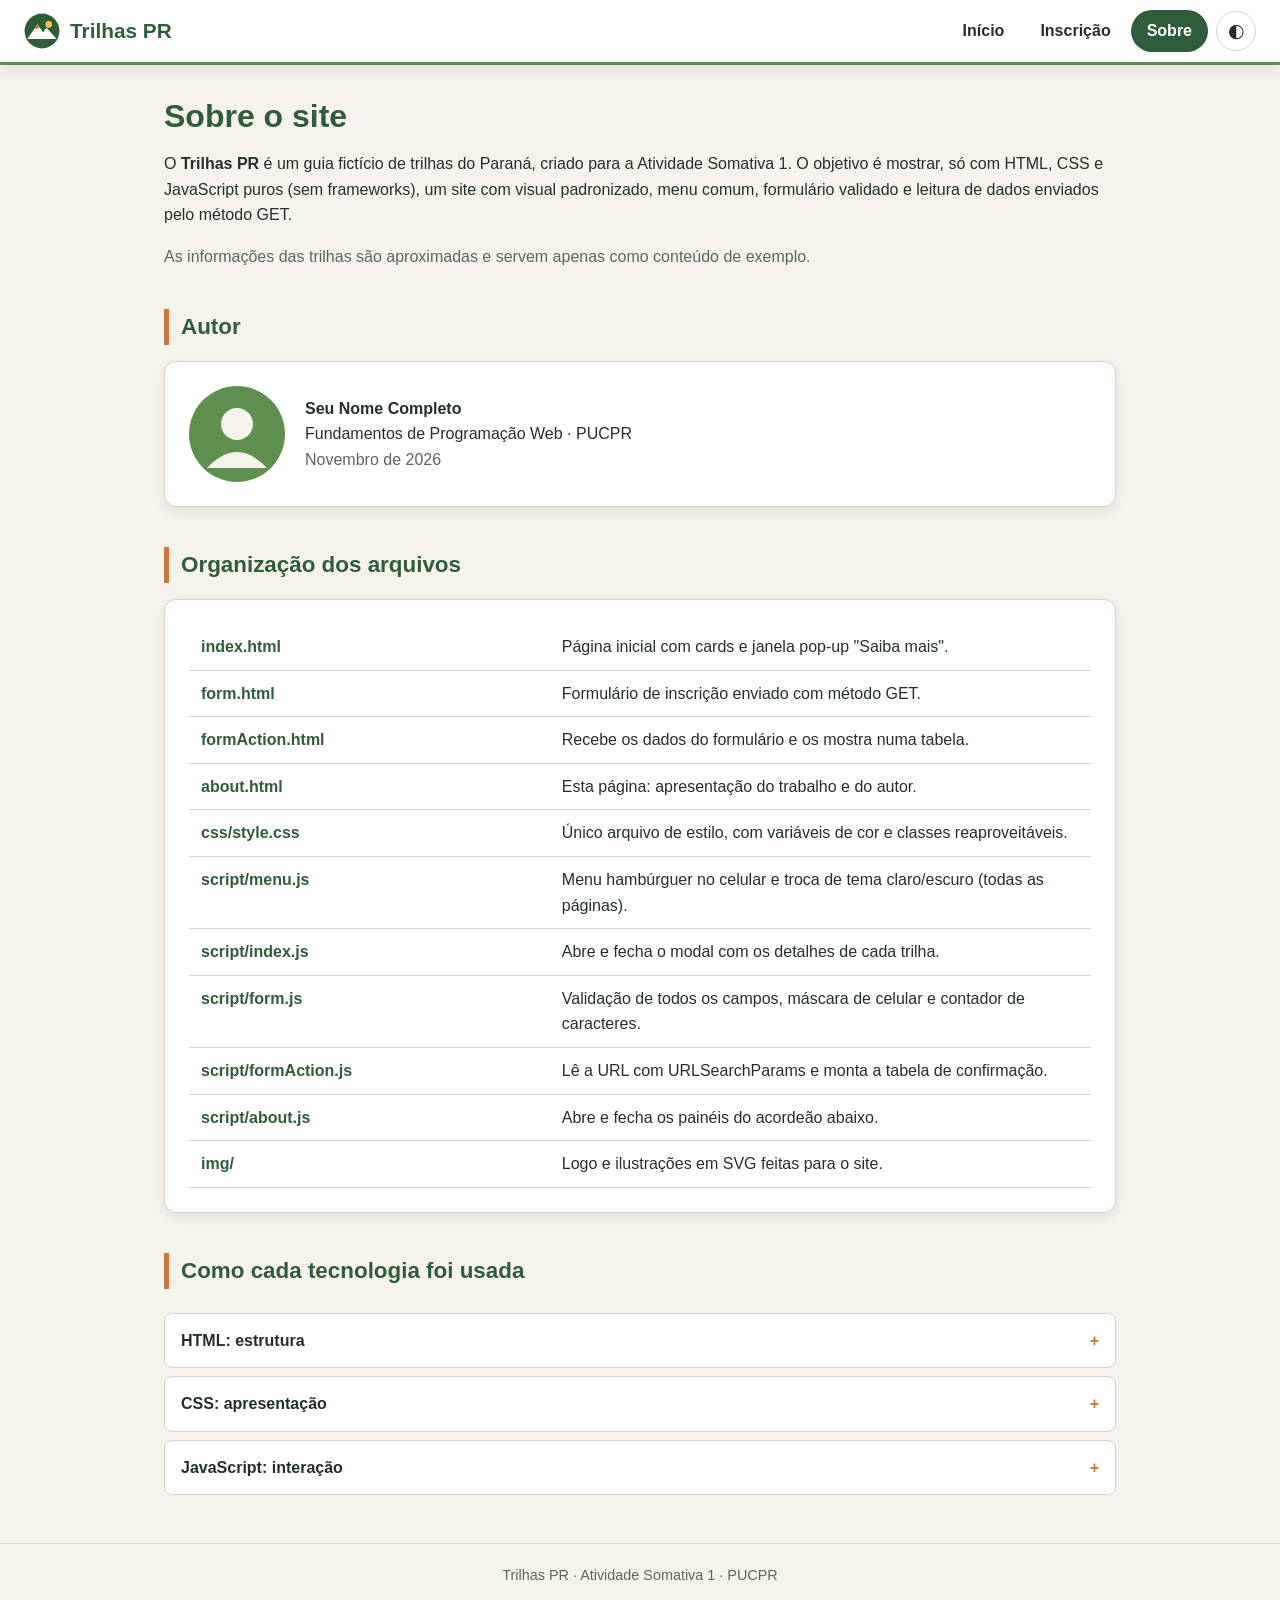
==== about.html @ 83e71ad6 "Site Trilhas PR: index, formulário, formAction e sobre Co-Authored-By: Claude Opus 5.5 <noreply@anth" ====
<!DOCTYPE html>
<html lang="pt-BR">
<head>
  <meta charset="UTF-8">
  <meta name="viewport" content="width=device-width, initial-scale=1.0">
  <title>Trilhas PR | Sobre</title>
  <link rel="icon" href="img/logo.svg" type="image/svg+xml">
  <link rel="stylesheet" href="css/style.css">
</head>
<body>

  <!-- Menu padrão: o mesmo bloco em todas as páginas, muda só o link "active" -->
  <header class="topo">
    <a href="index.html" class="marca"><img src="img/logo.svg" alt="" width="36" height="36">Trilhas PR</a>
    <nav id="menu" class="menu">
      <a href="index.html">Início</a>
      <a href="form.html">Inscrição</a>
      <a href="about.html" class="active">Sobre</a>
    </nav>
    <button type="button" class="btn-icone" id="btnTema" aria-label="Alternar tema claro/escuro">◐</button>
    <button type="button" class="btn-icone" id="btnMenu" aria-label="Abrir menu" aria-expanded="false" aria-controls="menu">☰</button>
  </header>

  <main class="conteudo">
    <h1 class="titulo">Sobre o site</h1>
    <p>O <strong>Trilhas PR</strong> é um guia fictício de trilhas do Paraná, criado para a Atividade Somativa 1. O objetivo é mostrar, só com HTML, CSS e JavaScript puros (sem frameworks), um site com visual padronizado, menu comum, formulário validado e leitura de dados enviados pelo método GET.</p>
    <p class="texto-suave">As informações das trilhas são aproximadas e servem apenas como conteúdo de exemplo.</p>

    <h2 class="subtitulo">Autor</h2>
    <div class="caixa autor">
      <img src="img/autor.svg" alt="">
      <div>
        <!-- TROCAR: coloque aqui seu nome completo -->
        <strong>Seu Nome Completo</strong><br>
        Fundamentos de Programação Web · PUCPR<br>
        <span class="texto-suave">Novembro de 2026</span>
      </div>
    </div>

    <h2 class="subtitulo">Organização dos arquivos</h2>
    <div class="caixa">
      <table class="tabela">
        <tbody>
          <tr><th>index.html</th><td>Página inicial com cards e janela pop-up "Saiba mais".</td></tr>
          <tr><th>form.html</th><td>Formulário de inscrição enviado com método GET.</td></tr>
          <tr><th>formAction.html</th><td>Recebe os dados do formulário e os mostra numa tabela.</td></tr>
          <tr><th>about.html</th><td>Esta página: apresentação do trabalho e do autor.</td></tr>
          <tr><th>css/style.css</th><td>Único arquivo de estilo, com variáveis de cor e classes reaproveitáveis.</td></tr>
          <tr><th>script/menu.js</th><td>Menu hambúrguer no celular e troca de tema claro/escuro (todas as páginas).</td></tr>
          <tr><th>script/index.js</th><td>Abre e fecha o modal com os detalhes de cada trilha.</td></tr>
          <tr><th>script/form.js</th><td>Validação de todos os campos, máscara de celular e contador de caracteres.</td></tr>
          <tr><th>script/formAction.js</th><td>Lê a URL com URLSearchParams e monta a tabela de confirmação.</td></tr>
          <tr><th>script/about.js</th><td>Abre e fecha os painéis do acordeão abaixo.</td></tr>
          <tr><th>img/</th><td>Logo e ilustrações em SVG feitas para o site.</td></tr>
        </tbody>
      </table>
    </div>

    <h2 class="subtitulo">Como cada tecnologia foi usada</h2>
    <button type="button" class="acordeao-botao" aria-expanded="false">HTML: estrutura</button>
    <div class="acordeao-painel">
      <p>Elementos semânticos (<code>header</code>, <code>nav</code>, <code>main</code>, <code>section</code>, <code>article</code>, <code>footer</code>), formulário com tipos de campo (<code>email</code>, <code>tel</code>, <code>date</code>, <code>radio</code>, <code>checkbox</code>) e atributos de validação (<code>required</code>, <code>minlength</code>, <code>maxlength</code>, <code>pattern</code>). Todos os links e arquivos usam caminho relativo.</p>
    </div>

    <button type="button" class="acordeao-botao" aria-expanded="false">CSS: apresentação</button>
    <div class="acordeao-painel">
      <p>Cores guardadas em variáveis (<code>:root</code>), classes reaproveitadas em várias páginas (<code>.caixa</code>, <code>.btn</code>, <code>.titulo</code>, <code>.etiqueta</code>), layout com Flexbox e Grid, animação do modal com <code>@keyframes</code> e <code>@media</code> para adaptar o menu ao celular.</p>
    </div>

    <button type="button" class="acordeao-botao" aria-expanded="false">JavaScript: interação</button>
    <div class="acordeao-painel">
      <p>Eventos de clique (menu, tema, modal, acordeão), validação com expressões regulares, máscara de celular, contador de caracteres, leitura dos parâmetros GET com <code>URLSearchParams</code> e alteração de estilo trocando classes com <code>classList</code>.</p>
    </div>
  </main>

  <footer class="rodape">Trilhas PR · Atividade Somativa 1 · PUCPR</footer>

  <script src="script/menu.js"></script>
  <script src="script/about.js"></script>
</body>
</html>
---- css/style.css ----
/* ===== Trilhas PR — folha de estilo única do site ===== */

/* Paleta e medidas em variáveis: mudar aqui muda o site inteiro */
:root {
  --verde: #2f5d3a;
  --verde-claro: #5f8f4e;
  --terra: #c8793a;
  --fundo: #f6f3ec;
  --superficie: #ffffff;
  --texto: #23302a;
  --texto-suave: #5b6660;
  --borda: #d9d3c5;
  --erro: #b3261e;
  --raio: 12px;
  --sombra: 0 4px 14px rgba(0, 0, 0, 0.08);
  --fonte: "Segoe UI", "Trebuchet MS", Arial, sans-serif;
}

/* Tema escuro: o JS só coloca a classe "escuro" no body e as variáveis mudam */
body.escuro {
  --verde: #8cc084;
  --verde-claro: #6fa868;
  --terra: #e09a5c;
  --fundo: #151c18;
  --superficie: #212d27;
  --texto: #e8ece6;
  --texto-suave: #a9b4ad;
  --borda: #3a4a42;
  --erro: #ff8a80;
  --sombra: 0 4px 14px rgba(0, 0, 0, 0.4);
}

* { box-sizing: border-box; }

body {
  margin: 0;
  font-family: var(--fonte);
  background: var(--fundo);
  color: var(--texto);
  line-height: 1.6;
  transition: background-color 0.3s, color 0.3s;
}

img { max-width: 100%; display: block; }
a { color: var(--verde); }

/* ===== Menu (igual em todas as páginas) ===== */
.topo {
  position: sticky;
  top: 0;
  z-index: 10;
  display: flex;
  flex-wrap: wrap;
  align-items: center;
  gap: 8px;
  padding: 10px 24px;
  background: var(--superficie);
  border-bottom: 3px solid var(--verde-claro);
  box-shadow: var(--sombra);
}

.marca {
  display: flex;
  align-items: center;
  gap: 10px;
  font-size: 1.3rem;
  font-weight: 700;
  color: var(--verde);
  text-decoration: none;
  margin-right: auto;
}

.menu { display: flex; gap: 4px; }

.menu a {
  padding: 8px 16px;
  border-radius: 999px;
  color: var(--texto);
  text-decoration: none;
  font-weight: 600;
  transition: background-color 0.2s, color 0.2s;
}

.menu a:hover:not(.active) { background: var(--fundo); color: var(--verde); }
.menu a.active { background: var(--verde); color: var(--superficie); }

.btn-icone {
  width: 40px;
  height: 40px;
  border: 1px solid var(--borda);
  border-radius: 50%;
  background: transparent;
  color: var(--texto);
  font-size: 1.2rem;
  cursor: pointer;
}

.btn-icone:hover { border-color: var(--verde); color: var(--verde); }
#btnMenu { display: none; }

/* ===== Estrutura das páginas ===== */
.conteudo {
  max-width: 1000px;
  margin: 0 auto;
  padding: 32px 24px 48px;
}

.titulo {
  color: var(--verde);
  font-size: 2rem;
  line-height: 1.2;
  margin: 0 0 8px;
}

.subtitulo {
  color: var(--verde);
  font-size: 1.4rem;
  margin: 40px 0 16px;
  padding-left: 12px;
  border-left: 5px solid var(--terra);
}

.texto-suave { color: var(--texto-suave); }

.rodape {
  text-align: center;
  padding: 20px;
  color: var(--texto-suave);
  border-top: 1px solid var(--borda);
  font-size: 0.9rem;
}

/* ===== Componentes reaproveitáveis ===== */
.caixa {
  background: var(--superficie);
  border: 1px solid var(--borda);
  border-radius: var(--raio);
  box-shadow: var(--sombra);
  padding: 24px;
}

.btn {
  display: inline-block;
  padding: 10px 22px;
  border: 2px solid var(--verde);
  border-radius: 8px;
  background: var(--verde);
  color: var(--superficie);
  font: inherit;
  font-weight: 600;
  text-decoration: none;
  cursor: pointer;
  transition: transform 0.15s, background-color 0.2s;
}

.btn:hover { transform: translateY(-2px); }
.btn:active { transform: scale(0.97); }
.btn-secundario { background: transparent; color: var(--verde); }

.etiqueta {
  display: inline-block;
  padding: 2px 10px;
  border-radius: 999px;
  font-size: 0.8rem;
  font-weight: 700;
  color: #fff;
  background: var(--verde-claro);
}

.etiqueta.dificil { background: #a33b2b; }
.etiqueta.moderada { background: var(--terra); }

/* ===== Página inicial ===== */
.destaque {
  display: grid;
  grid-template-columns: 1.1fr 1fr;
  gap: 32px;
  align-items: center;
}

.destaque img { border-radius: var(--raio); }
.destaque p { font-size: 1.1rem; }

.grade {
  display: grid;
  grid-template-columns: repeat(auto-fit, minmax(240px, 1fr));
  gap: 24px;
}

.card {
  display: flex;
  flex-direction: column;
  padding: 0;
  overflow: hidden;
  transition: transform 0.2s;
}

.card:hover { transform: translateY(-4px); }
.card-corpo { padding: 16px 20px 20px; display: flex; flex-direction: column; gap: 8px; flex: 1; }
.card h3 { margin: 0; color: var(--verde); }
.card p { margin: 0; flex: 1; }

/* ===== Modal (janela "Saiba mais") ===== */
.modal {
  display: none;
  position: fixed;
  inset: 0;
  z-index: 20;
  padding: 16px;
  background: rgba(0, 0, 0, 0.6);
  align-items: center;
  justify-content: center;
}

.modal.aberto { display: flex; }

.modal-caixa {
  position: relative;
  width: 100%;
  max-width: 520px;
  animation: surgir 0.25s ease-out;
}

.modal-caixa ul { padding-left: 20px; }
.modal-caixa .btn-icone { position: absolute; top: 12px; right: 12px; }

@keyframes surgir {
  from { opacity: 0; transform: translateY(20px); }
  to { opacity: 1; transform: translateY(0); }
}

/* ===== Formulário ===== */
.formulario { max-width: 640px; }

.campo { margin-bottom: 14px; }

.campo label,
.campo legend { display: block; font-weight: 600; margin-bottom: 4px; }

.campo input[type="text"],
.campo input[type="email"],
.campo input[type="tel"],
.campo input[type="date"],
.campo select,
.campo textarea {
  width: 100%;
  padding: 10px 12px;
  border: 2px solid var(--borda);
  border-radius: 8px;
  background: var(--fundo);
  color: var(--texto);
  font: inherit;
}

.campo input:focus,
.campo select:focus,
.campo textarea:focus { outline: none; border-color: var(--verde-claro); }

.campo fieldset { border: none; padding: 0; margin: 0; }
.opcoes { display: flex; flex-wrap: wrap; gap: 16px; }
.opcoes label, .campo .check { font-weight: 400; display: flex; align-items: center; gap: 6px; }

/* Campo com erro: borda vermelha + mensagem */
.campo.invalido input,
.campo.invalido select,
.campo.invalido textarea { border-color: var(--erro); }

.erro { display: block; min-height: 1.3em; color: var(--erro); font-size: 0.85rem; }
.contador { float: right; font-size: 0.85rem; color: var(--texto-suave); }
.acoes { display: flex; gap: 12px; margin-top: 8px; }

/* ===== Página de resultado e Sobre ===== */
.tabela { width: 100%; border-collapse: collapse; }
.tabela th, .tabela td { text-align: left; padding: 10px 12px; border-bottom: 1px solid var(--borda); vertical-align: top; }
.tabela th { color: var(--verde); width: 40%; }

.codigo {
  display: block;
  padding: 10px 12px;
  border-radius: 8px;
  background: var(--fundo);
  font-family: Consolas, monospace;
  font-size: 0.9rem;
  word-break: break-all;
}

.oculto { display: none; }

.autor { display: flex; gap: 20px; align-items: center; }
.autor img { width: 96px; height: 96px; }

/* Acordeão da página Sobre */
.acordeao-botao {
  width: 100%;
  margin-top: 8px;
  padding: 14px 16px;
  border: 1px solid var(--borda);
  border-radius: 8px;
  background: var(--superficie);
  color: var(--texto);
  font: inherit;
  font-weight: 600;
  text-align: left;
  cursor: pointer;
}

.acordeao-botao::after { content: "+"; float: right; color: var(--terra); }
.acordeao-botao.aberto::after { content: "−"; }
.acordeao-painel { display: none; padding: 8px 16px; }
.acordeao-painel.aberto { display: block; }

/* ===== Celular: menu vira "hambúrguer" ===== */
@media (max-width: 700px) {
  .topo { padding: 10px 16px; }
  #btnMenu { display: inline-block; }
  .menu { display: none; order: 3; width: 100%; flex-direction: column; padding-top: 8px; }
  .menu.aberto { display: flex; }
  .conteudo { padding: 24px 16px 40px; }
  .destaque { grid-template-columns: 1fr; }
  .titulo { font-size: 1.6rem; }
  .autor { flex-direction: column; align-items: flex-start; }
}
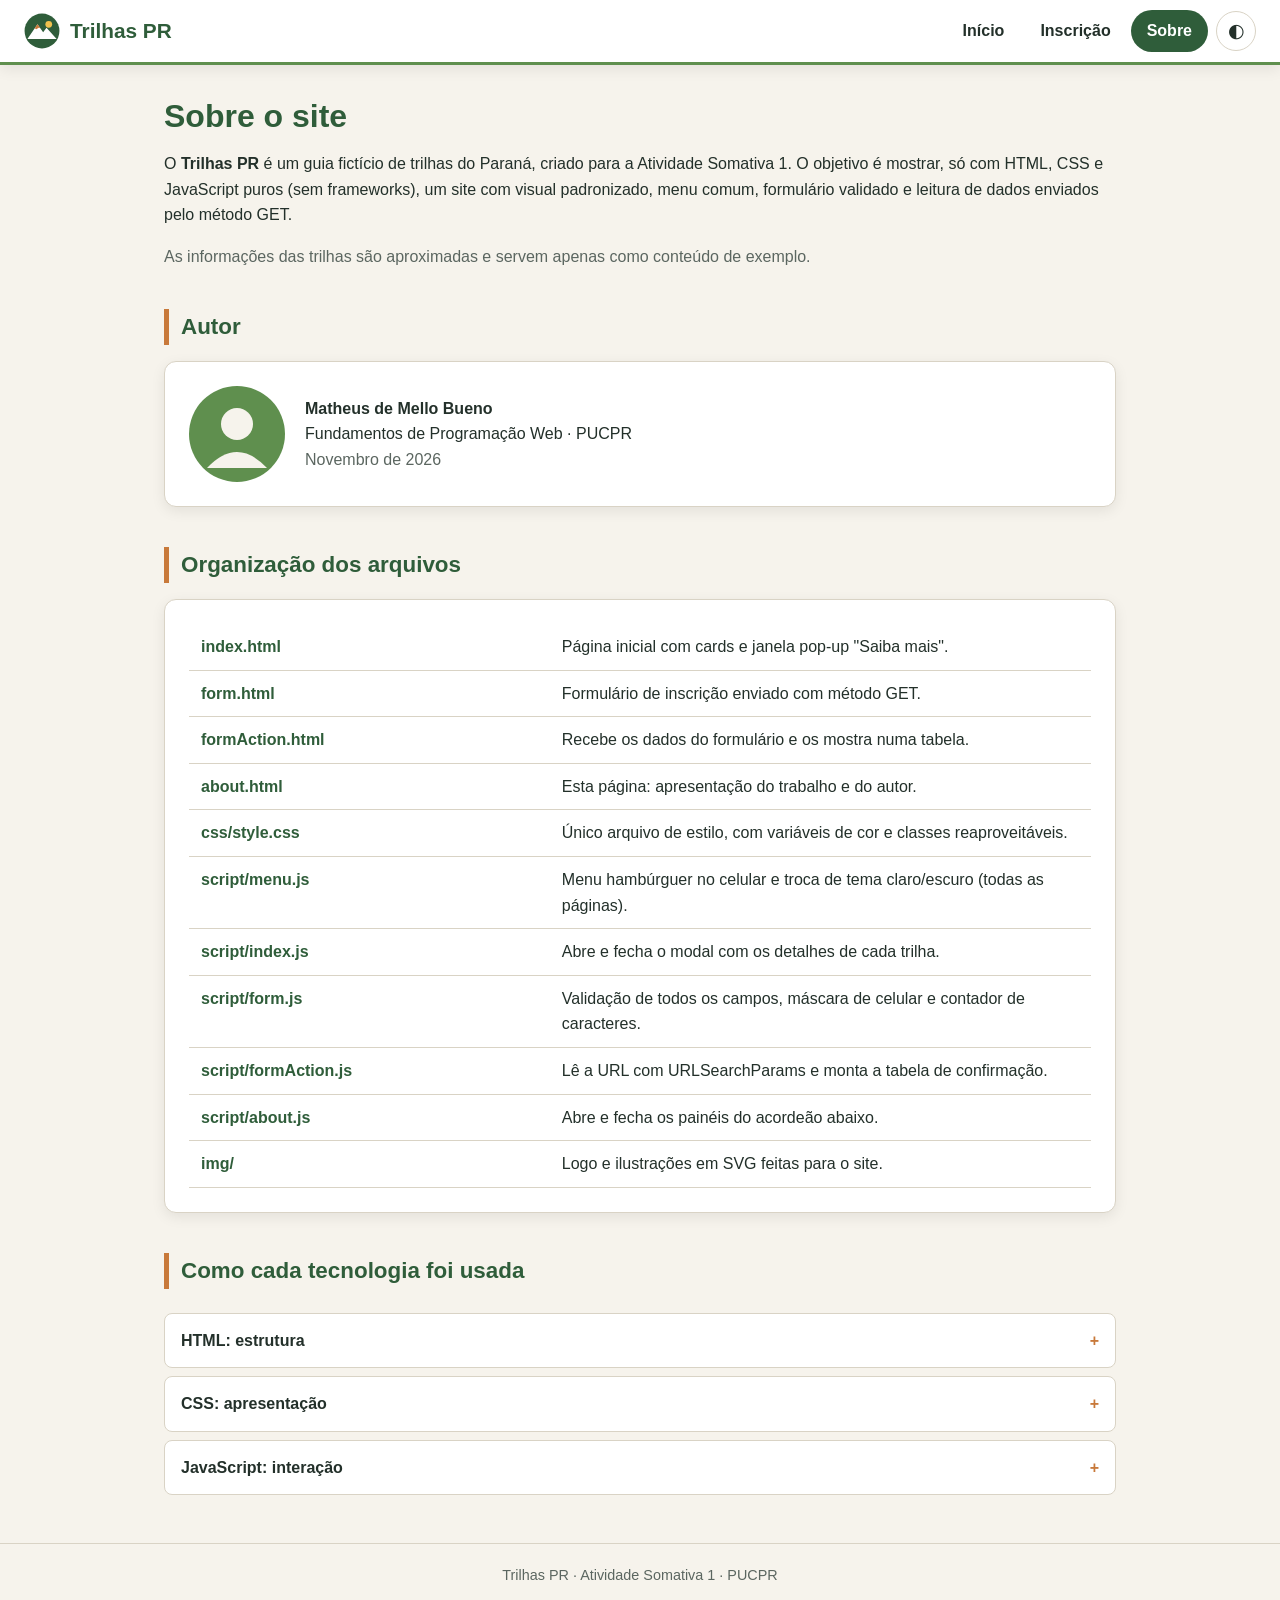
==== commit 009127f6: "Adiciona nome do autor na página Sobre Co-Authored-By: Claude Opus 5.5 <noreply@anthropic.com>" ====
--- a/about.html
+++ b/about.html
@@ -30,8 +30,7 @@
     <div class="caixa autor">
       <img src="img/autor.svg" alt="">
       <div>
-        <!-- TROCAR: coloque aqui seu nome completo -->
-        <strong>Seu Nome Completo</strong><br>
+        <strong>Matheus de Mello Bueno</strong><br>
         Fundamentos de Programação Web · PUCPR<br>
         <span class="texto-suave">Novembro de 2026</span>
       </div>
